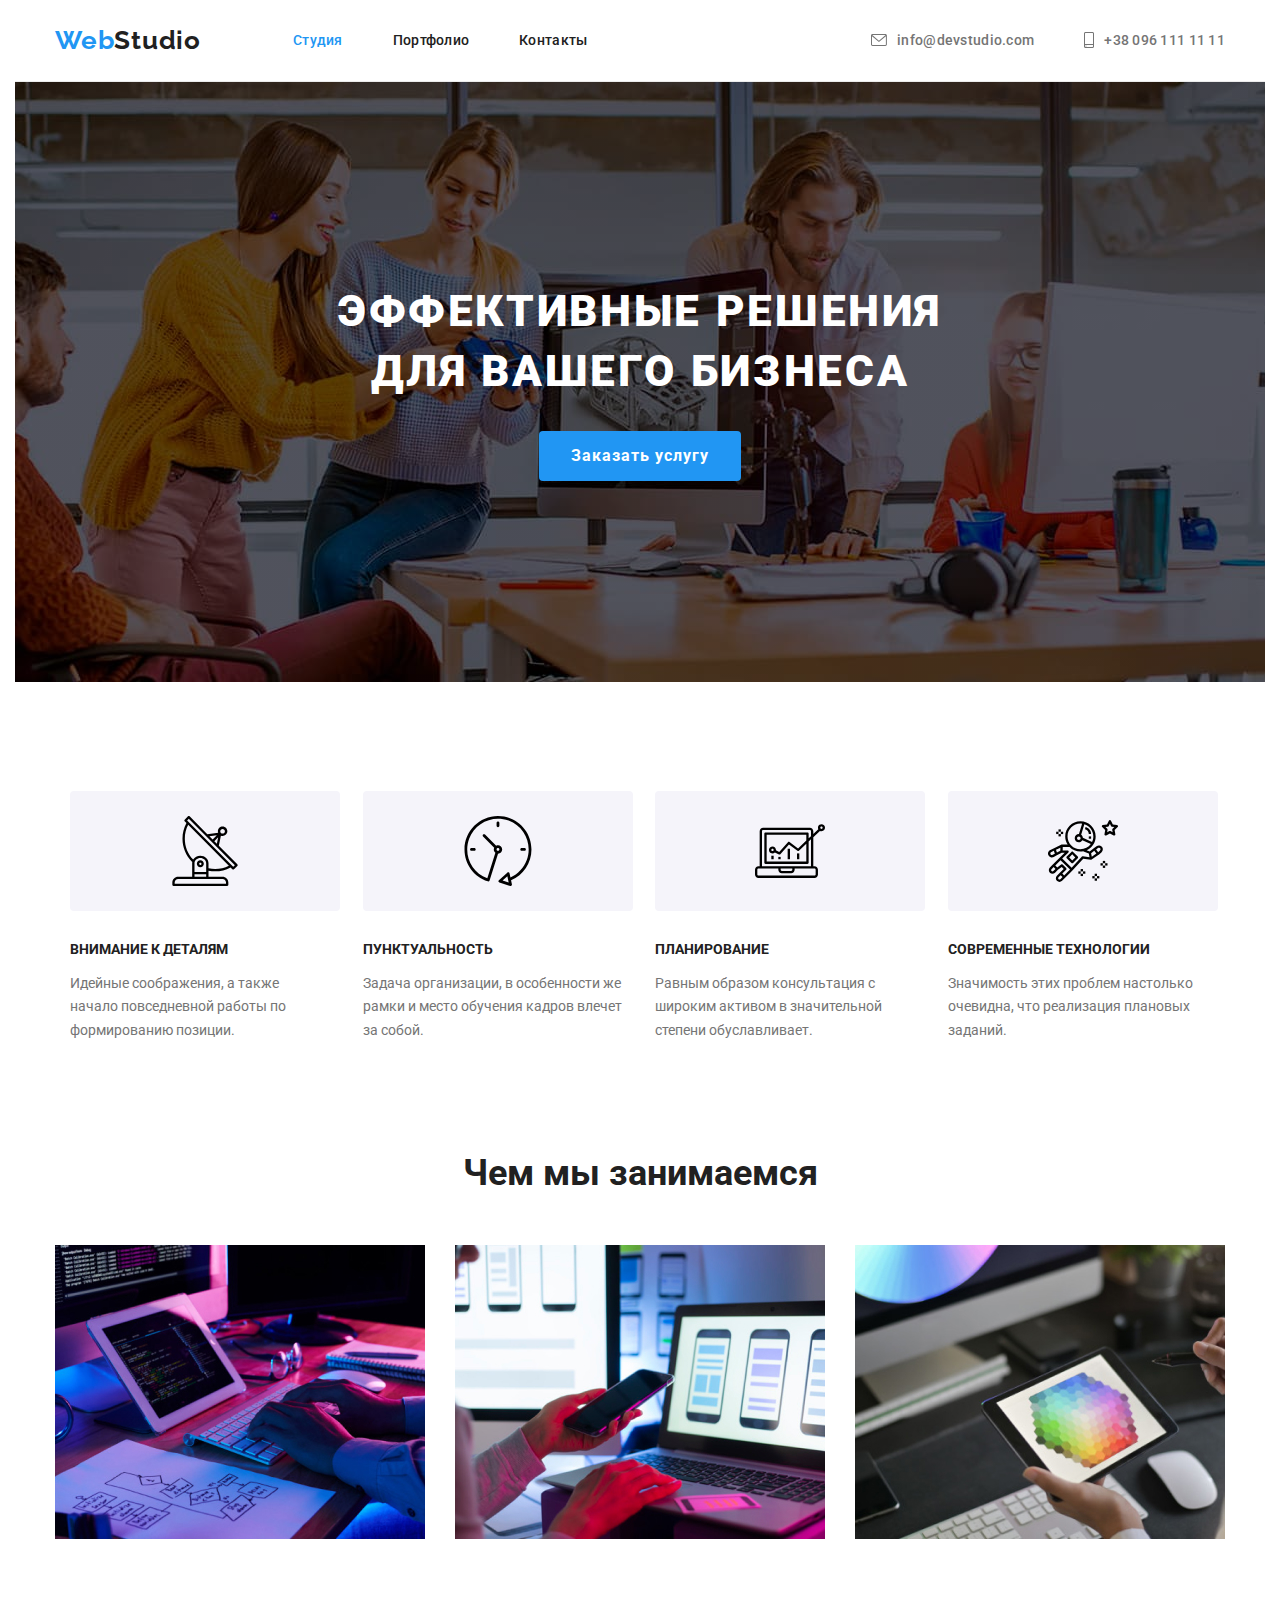
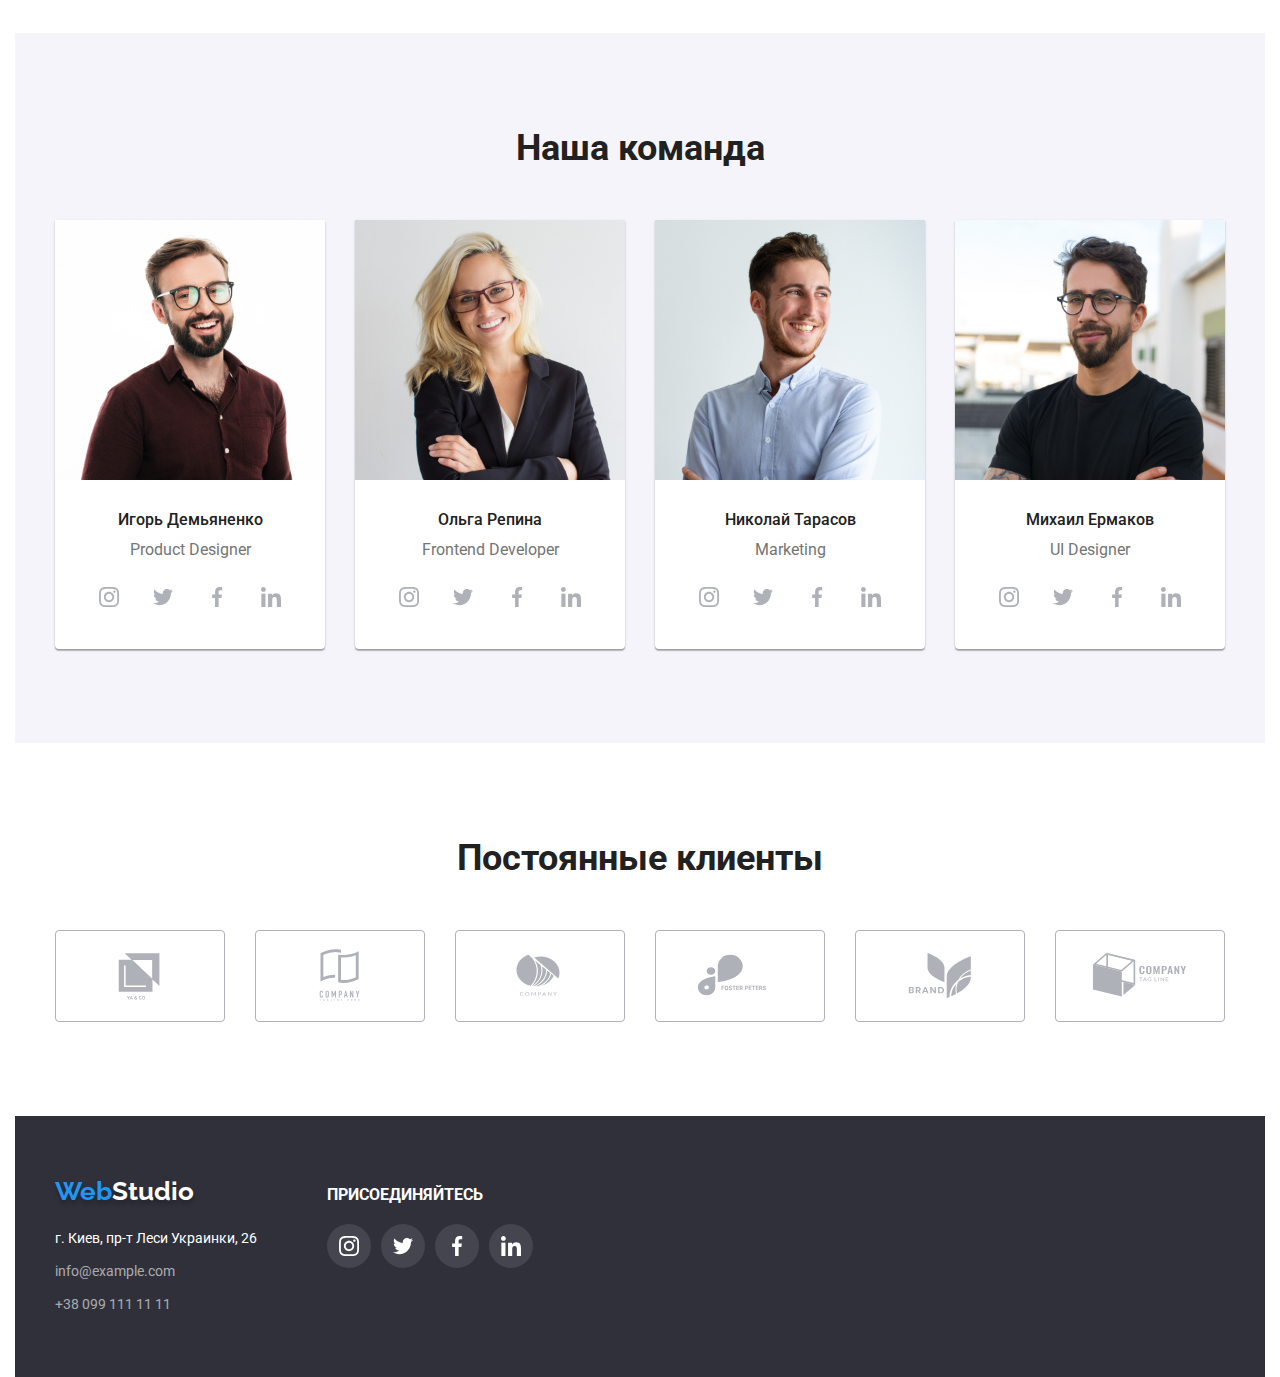
==== index.html @ 142e4691 "Initial commit" ====
<!DOCTYPE html>
<html lang="en">
<head>
    <meta charset="UTF-8">
    <meta http-equiv="X-UA-Compatible" content="IE=edge">
    <meta name="viewport" content="width=device-width, initial-scale=1.0">
    <title>Студия</title>
    <link rel="preconnect" href="https://fonts.googleapis.com">
    <link rel="preconnect" href="https://fonts.gstatic.com" crossorigin>
    <link href="https://fonts.googleapis.com/css2?family=Raleway:wght@700&family=Roboto:wght@400;500;700;900&display=swap"
        rel="stylesheet">
    <link rel="stylesheet" href="https://cdnjs.cloudflare.com/ajax/libs/modern-normalize/1.0.0/modern-normalize.min.css" />
    <link rel="stylesheet" href="./css/styles.css">
</head>
<body>
            <!--Шапка-->
            <header>
                <div class="container header">
                    <nav class="nav">
                        <a class="logo" href="./index.html"><span class="logo-part">Web</span>Studio</a>
                        <ul class="site-nav">
                            <li class="item"><a href="./index.html" class="site-nav-link current">Студия</a></li>
                            <li class="item"><a href="./portfolio.html" class="site-nav-link">Портфолио</a></li>
                            <li class="item"><a href="#contacts" class="site-nav-link">Контакты</a></li>
                        </ul>
                    </nav>
                    <!-- header contacts -->
                    <ul class="header-contacts">
                        <li class="item"><a href="mailto:info@devstudio.com" class="header-contact">
                            <svg class="icon" width="16" height="12">
                                <use href="./img/Icons/symbol-defs.svg#envelope"></use>
                            </svg>
                            info@devstudio.com</a></li>
                        <li class="item"><a href="tel:+380961111111" class="header-contact">
                            <svg class="icon" width="10" height="16">
                                <use href="./img/Icons/symbol-defs.svg#smartphone"></use>
                            </svg>
                            +38 096 111 11 11</a></li>
                    </ul>
                </div>
            </header>
            <main>
                <div class="container-fluid">
                    <section class="hero">
                        <div class="container">
                            <h1 class="hero-title">Эффективные решения<br>для вашего бизнеса</h1>
                            <button class="button primary">Заказать услугу</button>
                        </div>  
                    </section>
                </div>
                    
                    <!--Advantages-->
                    <section class="advantages">
                        <div class="container">
                            <ul class="advantages-content">
                                <li class="features-item">
                                    <div class="features-icons">
                                        <svg width="70" height="70">
                                        <use href="./img/Icons/symbol-defs.svg#antenna"></use>
                                        </svg>
                                    </div>
                                    <h3 class="advantages-title">Внимание к деталям</h3>
                                    <p class="advantages-text">Идейные соображения, а также<br> начало повседневной работы по формированию позиции.
                                    </p>
                                </li>
                                <li class="features-item">
                                    <div class="features-icons">
                                        <svg width="70" height="70">
                                        <use href="./img/Icons/symbol-defs.svg#clock"></use>
                                        </svg>
                                    </div>
                                    <h3 class="advantages-title">Пунктуальность</h3>
                                    <p class="advantages-text">
                                        Задача организации, в особенности же рамки и место обучения кадров влечет за собой.
                                    </p>
                                </li>
                                <li class="features-item">
                                    <div class="features-icons">
                                        <svg width="70" height="70">
                                        <use href="./img/Icons/symbol-defs.svg#diagram"></use>
                                        </svg>
                                    </div>
                                    <h3 class="advantages-title">Планирование</h3>
                                    <p class="advantages-text">
                                        Равным образом консультация с широким активом в значительной степени обуславливает.
                                    </p>
                                </li>
                                <li class="features-item">
                                    <div class="features-icons">
                                        <svg width="70" height="70">
                                        <use href="./img/Icons/symbol-defs.svg#astronaut"></use>
                                        </svg>
                                    </div>
                                    <h3 class="advantages-title">Современные технологии</h3>
                                    <p class="advantages-text">
                                        Значимость этих проблем настолько очевидна, что реализация плановых заданий.
                                    </p>
                                </li>
                            </ul>
                        </div>
                    </section>
                    <!--What we do-->
                    <section class="section">
                        <div class="container">
                            <h2 class="section-title">Чем мы занимаемся</h2>
                            <ul class="boxes">
                                <li class="box"><img src="./img/what-we-do-img1.jpg" width="370" alt="Code"></li>
                                <li class="box"><img src="./img/what-we-do-img2.jpg" width="370" alt="Adoption"></li>
                                <li class="box"><img src=".//img/what-we-do-img3.jpg" width="370" alt="App"></li>
                            </ul>
                        </div>
                    </section>
                    <!--Our team-->
                    <section class="section team">
                        <div class="container">
                            <h2 class="section-title">Наша команда</h2>
                                <ul class="team">
                                    <li class="team-mate">
                                        <img src="./img/ihor.jpg" width="270" alt="Man">
                                        <div class="team-card">
                                            <h3 class="section-name">Игорь Демьяненко</h3>
                                            <p class="section-profession">Product Designer</p>
                                            <ul class="team-icons-list list">
                                                <li class="team-icon-item">
                                                <a
                                                    href=""
                                                    class="link team-icon-link"
                                                    target="_blank"
                                                    rel="noopener noreferrer"
                                                >
                                                    <svg class="team-icon" width="20" height="20">
                                                    <use href="./img/Icons/symbol-defs.svg#instagram"></use>
                                                    </svg>
                                                </a>
                                                </li>
                                                <li class="team-icon-item">
                                                <a
                                                    href=""
                                                    class="link team-icon-link"
                                                    target="_blank"
                                                    rel="noopener noreferrer"
                                                >
                                                    <svg class="team-icon" width="20" height="20">
                                                    <use href="./img/Icons/symbol-defs.svg#twitter"></use>
                                                    </svg>
                                                </a>
                                                </li>
                                                <li class="team-icon-item">
                                                <a
                                                    href=""
                                                    class="link team-icon-link"
                                                    target="_blank"
                                                    rel="noopener noreferrer"
                                                >
                                                    <svg class="team-icon" width="20" height="20">
                                                    <use href="./img/Icons/symbol-defs.svg#facebook"></use>
                                                    </svg>
                                                </a>
                                                </li>
                                                <li class="team-icon-item">
                                                <a
                                                    href=""
                                                    class="link team-icon-link"
                                                    target="_blank"
                                                    rel="noopener noreferrer"
                                                >
                                                    <svg class="team-icon" width="20" height="20">
                                                    <use href="./img/Icons/symbol-defs.svg#linkedin"></use>
                                                    </svg>
                                                </a>
                                                </li>
                                            </ul>
                                        </div> 
                                    </li>
                                    <li class="team-mate">
                                        <img src="./img/olga.jpg" width="270" alt="Woman">
                                        <div class="team-card">
                                            <h3 class="section-name">Ольга Репина</h3>
                                            <p class="section-profession">Frontend Developer</p>
                                            <ul class="team-icons-list list">
                                                <li class="team-icon-item">
                                                <a
                                                    href=""
                                                    class="link team-icon-link"
                                                    target="_blank"
                                                    rel="noopener noreferrer"
                                                >
                                                    <svg class="team-icon" width="20" height="20">
                                                    <use href="./img/Icons/symbol-defs.svg#instagram"></use>
                                                    </svg>
                                                </a>
                                                </li>
                                                <li class="team-icon-item">
                                                <a
                                                    href=""
                                                    class="link team-icon-link"
                                                    target="_blank"
                                                    rel="noopener noreferrer"
                                                >
                                                    <svg class="team-icon" width="20" height="20">
                                                    <use href="./img/Icons/symbol-defs.svg#twitter"></use>
                                                    </svg>
                                                </a>
                                                </li>
                                                <li class="team-icon-item">
                                                <a
                                                    href=""
                                                    class="link team-icon-link"
                                                    target="_blank"
                                                    rel="noopener noreferrer"
                                                >
                                                    <svg class="team-icon" width="20" height="20">
                                                    <use href="./img/Icons/symbol-defs.svg#facebook"></use>
                                                    </svg>
                                                </a>
                                                </li>
                                                <li class="team-icon-item">
                                                <a
                                                    href=""
                                                    class="link team-icon-link"
                                                    target="_blank"
                                                    rel="noopener noreferrer"
                                                >
                                                    <svg class="team-icon" width="20" height="20">
                                                    <use href="./img/Icons/symbol-defs.svg#linkedin"></use>
                                                    </svg>
                                                </a>
                                                </li>
                                            </ul>
                                        </div>
                                    </li>
                                    <li class="team-mate">
                                        <img src="./img/nikol.jpg" width="270" alt="Man">
                                        <div class="team-card">
                                            <h3 class="section-name">Николай Тарасов</h3>
                                            <p class="section-profession">Marketing</p>
                                            <ul class="team-icons-list list">
                                                <li class="team-icon-item">
                                                <a
                                                    href=""
                                                    class="link team-icon-link"
                                                    target="_blank"
                                                    rel="noopener noreferrer"
                                                >
                                                    <svg class="team-icon" width="20" height="20">
                                                    <use href="./img/Icons/symbol-defs.svg#instagram"></use>
                                                    </svg>
                                                </a>
                                                </li>
                                                <li class="team-icon-item">
                                                <a
                                                    href=""
                                                    class="link team-icon-link"
                                                    target="_blank"
                                                    rel="noopener noreferrer"
                                                >
                                                    <svg class="team-icon" width="20" height="20">
                                                    <use href="./img/Icons/symbol-defs.svg#twitter"></use>
                                                    </svg>
                                                </a>
                                                </li>
                                                <li class="team-icon-item">
                                                <a
                                                    href=""
                                                    class="link team-icon-link"
                                                    target="_blank"
                                                    rel="noopener noreferrer"
                                                >
                                                    <svg class="team-icon" width="20" height="20">
                                                    <use href="./img/Icons/symbol-defs.svg#facebook"></use>
                                                    </svg>
                                                </a>
                                                </li>
                                                <li class="team-icon-item">
                                                <a
                                                    href=""
                                                    class="link team-icon-link"
                                                    target="_blank"
                                                    rel="noopener noreferrer"
                                                >
                                                    <svg class="team-icon" width="20" height="20">
                                                    <use href="./img/Icons/symbol-defs.svg#linkedin"></use>
                                                    </svg>
                                                </a>
                                                </li>
                                            </ul>
                                        </div>
                                    </li>
                                    <li class="team-mate">
                                        <img src="./img/mike.jpg" width="270" alt="Man">
                                        <div class="team-card">
                                            <h3 class="section-name">Михаил Ермаков</h3>
                                            <p class="section-profession">UI Designer</p>
                                            <ul class="team-icons-list list">
                                                <li class="team-icon-item">
                                                <a
                                                    href=""
                                                    class="link team-icon-link"
                                                    target="_blank"
                                                    rel="noopener noreferrer"
                                                >
                                                    <svg class="team-icon" width="20" height="20">
                                                    <use href="./img/Icons/symbol-defs.svg#instagram"></use>
                                                    </svg>
                                                </a>
                                                </li>
                                                <li class="team-icon-item">
                                                <a
                                                    href=""
                                                    class="link team-icon-link"
                                                    target="_blank"
                                                    rel="noopener noreferrer"
                                                >
                                                    <svg class="team-icon" width="20" height="20">
                                                    <use href="./img/Icons/symbol-defs.svg#twitter"></use>
                                                    </svg>
                                                </a>
                                                </li>
                                                <li class="team-icon-item">
                                                <a
                                                    href=""
                                                    class="link team-icon-link"
                                                    target="_blank"
                                                    rel="noopener noreferrer"
                                                >
                                                    <svg class="team-icon" width="20" height="20">
                                                    <use href="./img/Icons/symbol-defs.svg#facebook"></use>
                                                    </svg>
                                                </a>
                                                </li>
                                                <li class="team-icon-item">
                                                <a
                                                    href=""
                                                    class="link team-icon-link"
                                                    target="_blank"
                                                    rel="noopener noreferrer"
                                                >
                                                    <svg class="team-icon" width="20" height="20">
                                                    <use href="./img/Icons/symbol-defs.svg#linkedin"></use>
                                                    </svg>
                                                </a>
                                                </li>
                                            </ul>
                                        </div>  
                                    </li>
                                </ul>
                        </div>
                    </section>
                    <section class="section clients">
                        <div class="container">
                        <h2 class="section-title clients-title">Постоянные клиенты</h2>
                        <ul class="list clients-list">
                            <li class="clients-item">
                            <a href="" class="link clients-link" target="bank" rel="noopener noreferrer"
                                ><svg class="icon-clients" width="106" height="60">
                                <use href="./img/Icons/symbol-defs.svg#Logo1"></use>
                                </svg>
                            </a>
                            </li>
                            <li class="clients-item">
                            <a href="" class="link clients-link" target="bank" rel="noopener noreferrer"
                                ><svg class="icon-clients" width="106" height="60">
                                <use href="./img/Icons/symbol-defs.svg#Logo2"></use>
                                </svg>
                            </a>
                            </li>
                            <li class="clients-item">
                            <a href="" class="link clients-link" target="bank" rel="noopener noreferrer">
                                <svg class="icon-clients" width="106" height="60">
                                <use href="./img/Icons/symbol-defs.svg#Logo3"></use>
                                </svg>
                            </a>
                            </li>
                            <li class="clients-item">
                            <a href="" class="link clients-link" target="bank" rel="noopener noreferrer">
                                <svg class="icon-clients" width="106" height="60">
                                <use href="./img/Icons/symbol-defs.svg#Logo4"></use>
                                </svg>
                            </a>
                            </li>
                            <li class="clients-item">
                            <a href="" class="link clients-link" target="bank" rel="noopener noreferrer">
                                <svg class="icon-clients" width="106" height="60">
                                <use href="./img/Icons/symbol-defs.svg#Logo5"></use>
                                </svg>
                            </a>
                            </li>
                            <li class="clients-item">
                            <a href="" class="link clients-link" target="bank" rel="noopener noreferrer">
                                <svg class="icon-clients" width="106" height="60">
                                <use href="./img/Icons/symbol-defs.svg#Logo6"></use>
                                </svg>
                            </a>
                            </li>
                        </ul>
                        </div>
                    </section>   
            </main>
            <footer class="footer">
                <div class="container footer-container">
                    <div class="footer-left">
                    <a class="footer-logo" href="/"><span class="downlogo-part">Web</span>Studio</a>
                    <address class="address">
                        <ul class="footer-contacts" id="contacts">
                            <li class="footer-item"><a class="footer-address-map" href="https://goo.gl/maps/wizjQyX9kH2uUNJ5A" target="_blank"
                                    rel="noopener noreferrer">г. Киев, пр-т Леси Украинки, 26</a></li>
                            <li class="footer-item"><a class="footer-address" href="mailto:info@example.com">info@example.com</a></li>
                            <li class="footer-item"><a href="tel:+380991111111" class="footer-address">+38 099 111 11 11</a></li>
                        </ul>
                    </address>
                    </div>
                    <section class="footer-center">
                        <h2 class="join-title">присоединяйтесь</h2>
                        <div class="footer-social-icons">
                        <ul class="footer-icons-list list">
                            <li class="footer-icon-item">
                            <a href="" class="link footer-icon-link" target="_blank" rel="noopener noreferrer">
                                <svg class="footer-icon" width="20" height="20">
                                <use href="./img/Icons/symbol-defs.svg#instagram"></use>
                                </svg>
                            </a>
                            </li>
                            <li class="footer-icon-item">
                            <a href="" class="link footer-icon-link" target="_blank" rel="noopener noreferrer">
                                <svg class="footer-icon" width="20" height="20">
                                <use href="./img/Icons/symbol-defs.svg#twitter"></use>
                                </svg>
                            </a>
                            </li>
                            <li class="footer-icon-item">
                            <a href="" class="link footer-icon-link" target="_blank" rel="noopener noreferrer">
                                <svg class="footer-icon" width="20" height="20">
                                <use href="./img/Icons/symbol-defs.svg#facebook"></use>
                                </svg>
                            </a>
                            </li>
                            <li class="footer-icon-item">
                            <a href="" class="link footer-icon-link" target="_blank" rel="noopener noreferrer">
                                <svg class="footer-icon" width="20" height="20">
                                <use href="./img/Icons/symbol-defs.svg#linkedin"></use>
                                </svg>
                            </a>
                            </li>
                        </ul>
                        </div>
                    </section>
                </div>       
            </footer>
        </body>
</html>
---- css/styles.css ----
/* INDEX.HTML STYLES */
:root {
  --main-text-color: #757575;
  --secondary-text-color: #212121;
  --accent-color: #2196f3;
  --background-color: #2f303a;
  --third-text-color: #ffffff;
  --secondary-white-color: rgba(255, 255, 255,0.6);
  --card-border: 1px solid #eeeeee;
  --clients-border: 1px solid #afb1b8;
  --card-list-gap: 15px;
  --icons-bg-color: #f5f4fa;
  --social-icon-color: #afb1b8;
  --portfolio-item-shadow: 0px 1px 1px rgba(0, 0, 0, 0.12), 0px 4px 4px rgba(0, 0, 0, 0.06),
    1px 4px 6px rgba(0, 0, 0, 0.16);
}
/* Common styles */
body {
  background-color: var(--third-text-color);
  color: var(--main-text-color);
  font-family: roboto, sans-serif;
  margin-left: auto;
  margin-right: auto;
  padding-left: 15px;
  padding-right: 15px;
}
img {
  display: block;
}
ul,
li {
  list-style: none;
}
a {
  text-decoration: none;
}
h1,
h2,
h3,
h4,
p {
  margin-top: 0;
}
h1:last-child,
h2:last-child,
h3:last-child,
h4:last-child,
p:last-child {
  margin-bottom: 0;
}
ul,
ol {
  padding: 0;
}
.container {
  width: 1200px;
  padding-left: 15px;
  padding-right: 15px;
  margin-left: auto;
  margin-right: auto;
  /* outline: 1px solid tomato; */
}
.hero-title,
.advantages-title {
  text-transform: uppercase;
}
/* logo */
.logo {
  color: var(--secondary-text-color);
  font-style: normal;
  font-weight: bold;
  font-size: 26px;
  line-height: 1.2;
  text-decoration: none;
  font-family: Raleway, sans-serif;
  width: 145px;
  height: 31px;
  margin-left: auto;
  margin-right: 93px;
  letter-spacing: 0.03em;
}
.logo-part {
  color: var(--accent-color);
  font-family: Raleway, sans-serif;
}
/* site nav */
.nav {
  display: flex;
  align-items: center;
}
header {
  border-bottom: 1px solid #ececec;
}
.header {
  display: flex;
  align-items: center;
  justify-content: start;
}
.site-nav {
  display: flex;
  margin-top: 0;
  margin-bottom: 0;
}
.site-nav :last-child {
  margin-right: 0px;
}
.site-nav-link {
  padding-top: 32px;
  padding-bottom: 32px;
  display: block;
  letter-spacing: 0.02em;
}
.site-nav .item {
  margin-left: 50px;
}
.site-nav .item:first-child {
  margin-left: 0;
}
.site-nav {
  color: var(--secondary-text-color);
  font-size: 14px;
  line-height: 1.2;
  font-weight: 500;
  margin-left: auto;
}
.site-nav-link {
  display: block;
  color: var(--secondary-text-color);
}
.site-nav-link:hover,
.site-nav-link:focus {
  color: var(--accent-color);
}
.site-nav-link.current {
  color: var(--accent-color);
}
/* header contacts */
.header-contact:hover,
.header-contact:focus {
  color: var(--accent-color);
}
.header-contact {
  display: flex;
  align-items: center;
  color: var(--main-text-color);
  font-size: 14px;
  line-height: 1.2;
  font-weight: 500;
  letter-spacing: 0.02em;
}
.header-contacts {
  display: flex;
}
.header-contacts {
  margin-left: auto;
  margin-top: 0;
  margin-bottom: 0;
}
.header-contacts .item + .item {
  margin-left: 50px;
}
.container .icon {
fill: currentColor;
margin-right: 10px;
}
/* hero section */
.container-fluid {
  min-height: 600px;
  max-width: 1600px;
  margin: 0 auto;
  background-image: linear-gradient(to right, rgba(0, 0, 0, 0.4), rgba(0, 0, 0, 0.4) ), url("../img/background-hero.jpg");
  background-repeat: no-repeat;
  background-position: center;
  background-size: cover;
}
.button.primary {
  padding: 10px 32px;
  color: var(--third-text-color);
  background-color: var(--accent-color);
  font-family: inherit;
  font-weight: 700;
  font-size: 16px;
  line-height: 1.87;
  letter-spacing: 0.06em;
  border: none;
  border-radius: 4px;
  cursor: pointer;
}
.button.primary:hover,
.button.primary:focus {
  background-color: #188ce8;
}
.hero-title {
  color: var(--third-text-color);
  font-size: 44px;
  line-height: 1.36;
  font-weight: 900;
  margin-bottom: 30px;
  letter-spacing: 0.06em;
}
.hero {
  /* background-color: var(--background-color); */
  margin-left: auto;
  margin-right: auto;
  padding-top: 200px;
  padding-bottom: 200px;
}
.hero {
  display: flex;
  text-align: center;
  align-items: center;
}

/* advantages section */
.advantages-content {
  display: flex;
  margin-top: 0;
  margin-bottom: 0;
}
.advantages {
  margin-top: auto;
  padding-top: 94px;
}
.features {
  margin-right: 30px;
  width: 270px;
}
.features:last-child {
  margin-right: 0px;
}
.advantages-title {
  color: var(--secondary-text-color);
  font-size: 14px;
  line-height: 1.2;
  font-weight: 700;
}
.advantages-text {
  color: var(--main-text-color);
  font-size: 14px;
  line-height: 1.7;
  font-weight: 400;
  margin-bottom: 0;
}
.features-item {
  margin: 15px;
  width: calc((100% - 120px) / 4);
}
.features-icons {
  display: flex;
  justify-content: center;
  align-items: center;
  width: 270px;
  height: 120px;
  background: var(--icons-bg-color);
  border-radius: 4px;
  margin-bottom: 30px;
}

/* what we do */
.boxes {
  display: flex;
  margin-top: 50px;
  margin-bottom: 0;
}
.box {
  margin-right: 30px;
  width: 370px;
  height: 294px;
}
.box:last-child {
  margin-right: 0px;
}

.section-title {
  color: var(--secondary-text-color);
  font-size: 36px;
  line-height: 1.2;
  font-weight: 700;
  text-align: center;
  margin-bottom: 50px;
}
.section-name {
  color: var(--secondary-text-color);
  font-size: 16px;
  line-height: 1.2;
  font-weight: 500;
  margin-top: 0;
  margin-bottom: 0;
}
.section-profession {
  color: var(--main-text-color);
  font-size: 16px;
  line-height: 1.2;
  font-weight: 400;
  padding-bottom: 0;
  margin-bottom: 16px;
  margin-top: 10px;
}
/* our team */
.team {
  background-color: #f5f4fa;
  display: flex;
  margin-top: 0;
  margin-bottom: 0;
}
.section {
  padding-right: 0px;
  padding-bottom: 94px;
  padding-left: 0px;
}
.team-mates {
  display: flex;
}
.team-card {
  padding: calc(2 * var(--card-list-gap)) 0;
}
.team-mate {
  width: 270px;
  /* height: 368px; */
  margin-right: 30px;
  background-color: var(--third-text-color);
  box-shadow: 0px 1px 3px rgba(0, 0, 0, 0.12), 0px 1px 1px rgba(0, 0, 0, 0.14),
    0px 2px 1px rgba(0, 0, 0, 0.2);
  border-radius: 0px 0px 4px 4px;
  margin-top: 0;
  margin-bottom: 0;
}
.team-mate:last-child {
  margin-right: 0;
}
.section-name,
.section-profession {
  text-align: center;
  align-items: center;
}
.team-mate:last-child {
  padding-right: 0px;
}
.team-icons-list {
  display: flex;
  justify-content: center;
}
.team-icon-item + .team-icon-item {
  margin-left: 10px;
}
.team-icon-link {
  display: flex;
  width: 44px;
  height: 44px;
  border-radius: 50%;
  align-items: center;
  justify-content: center;
  color: var(--social-icon-color);
}
.team-icon {
  fill: currentColor;
}
.team-icon-link:hover,
.team-icon-link:focus {
  background-color: var(--accent-color);
  color: var(--third-text-color);
}
/* Section Clients */
.section.clients {
  background-color: var(--third-text-color);
}

.clients-title {
  margin-bottom: 50px;
}

.clients-list {
  display: flex;
  margin: calc(-1 * var(--card-list-gap));
}

.clients-item {
  margin: var(--card-list-gap);
  width: calc(100% - (12 * var(--card-list-gap) / 6));
}

.clients-link {
  display: flex;
  justify-content: center;
  align-items: center;
  width: 170px;
  height: 92px;
  border: var(--clients-border);
  border-radius: 4px;
  color: var(--social-icon-color);
}

.icon-clients {
  fill: currentColor;
}

.clients-link:hover,
.clients-link:focus {
  border-color: var(--accent-color);
  color: var(--accent-color);
}
/* footer */
address {
  font-style: normal;
  margin-top: 20px;
}
footer {
  padding-top: 60px;
  padding-bottom: 60px;
}
.footer {
  background-color: var(--background-color);
  margin-left: auto;
  margin-right: auto;
}
.footer-container {
  display: flex;
  align-items: baseline;
}
.footer-left {
  margin-right: 70px;
}
.footer-address-map {
  color: var(--third-text-color);
  font-size: 14px;
  line-height: 1.7;
  font-weight: 400;
  margin-bottom: 9px;
}
.footer-address-map:hover,
.footer-address-map:focus {
  color: var(--accent-color);
}
.footer-address {
  color: rgba(255, 255, 255, 0.6);
  font-size: 14px;
  line-height: 1.7;
  font-weight: 400;
  margin-bottom: 9px;
}
.footer-address:hover,
.footer-address:focus {
  color: var(--accent-color);
}
.container.footer {
  display: flex;
  flex-direction: column;
}
.contacts {
  margin-top: 20px;
}
.downlogo-part {
  color: #2196f3;
  font-family: Raleway, sans-serif;
}
.footer-logo {
  color: var(--third-text-color);
  text-shadow: 0px 4px 4px rgba(0, 0, 0, 0.25);
  font-style: normal;
  font-weight: 700;
  font-size: 26px;
  line-height: 1.2;
  text-decoration: none;
  font-family: Raleway, sans-serif;
}
.footer-contacts {
  margin: 0;
}
/* footer socials */
.footer-center {
  display: block;
}

.footer-item:not(:last-child) {
    margin-bottom: 9px;
}
.footer-social-icons {
  display: flex;
}
.join-title {
  display: block;
  font-size: inherit;
  font-weight: 700;
  line-height: 1.14;
  text-transform: uppercase;
  color: var(--third-text-color);
  margin-bottom: 20px;
}
.footer-icon-link {
  display: flex;
  width: 44px;
  height: 44px;
  background: rgba(255, 255, 255, 0.1);
  border-radius: 50%;
  align-items: center;
  justify-content: center;
  color: var(--third-text-color);
}
.footer-icons-list {
  display: flex;
  margin: 0px;
}
.footer-icon-item:not(:last-child) {
  margin-right: 10px;
}
.footer-icon {
  fill: currentColor;
}
.footer-icon-link:hover,
.footer-icon-link:focus {
  background-color: var(--accent-color);
}
/* PORTFOLIO.HTML STYLES */
/* filters */
.button-secondary {
  color: var(--secondary-text-color);
  background-color: #f5f4fa;
  cursor: pointer;
  font-size: 16px;
  line-height: 1.6;
  font-weight: 500;
  height: 38px;
  border: none;
  border-radius: 4px;
  text-align: center;
  padding: 6px 22px;
}
.button-sec {
  margin-right: 8px;
}
.button-sec:last-child {
  margin-right: 0;
}
.button-secondary:hover,
.button-secondary:focus {
  background-color: var(--accent-color);
  color: var(--third-text-color);
  box-shadow: 0px 4px 4px rgba(0, 0, 0, 0.25);
}
/* products */
.product-img {
  display: block;
}
.product-name {
  color: var(--secondary-text-color);
  font-size: 18px;
  line-height: 2;
  font-weight: 700;
  margin-bottom: 4px;
}
.product-sphere {
  color: var(--main-text-color);
  font-size: 16px;
  line-height: 1.9;
  font-weight: 400;
  margin: 0;
}
/* container portfolio */
.section {
  padding: 94px 0;
}
.portfolio-buttons {
  display: flex;
  justify-content: center;
  margin-bottom: 50px;
  margin-top: 0;
}
.portfolio {
  width: 1200px;
  margin-left: auto;
  margin-right: auto;
  padding-left: 15px;
  padding-right: 15px;
}
.product {
  list-style: none;
  display: flex;
  flex-wrap: wrap;
  margin: calc(-1 * var(--card-list-gap));
}
.product-card {
  margin: var(--card-list-gap);
  flex-basis: calc(100% / 3 - 2 * var(--card-list-gap));
  flex-basis: calc((100% - 90px) / 3);
}
.card-content {
  padding: 20px 24px;
  border: var(--card-border);
  border-top: 0;
}
.product-card:nth-last-child(-n + 3) {
  margin-bottom: 0px;
}
.portfolio-link:hover,
.portfolio-link:focus {
  box-shadow: var(--portfolio-item-shadow);
}
.portfolio-link {
  display: block;
}
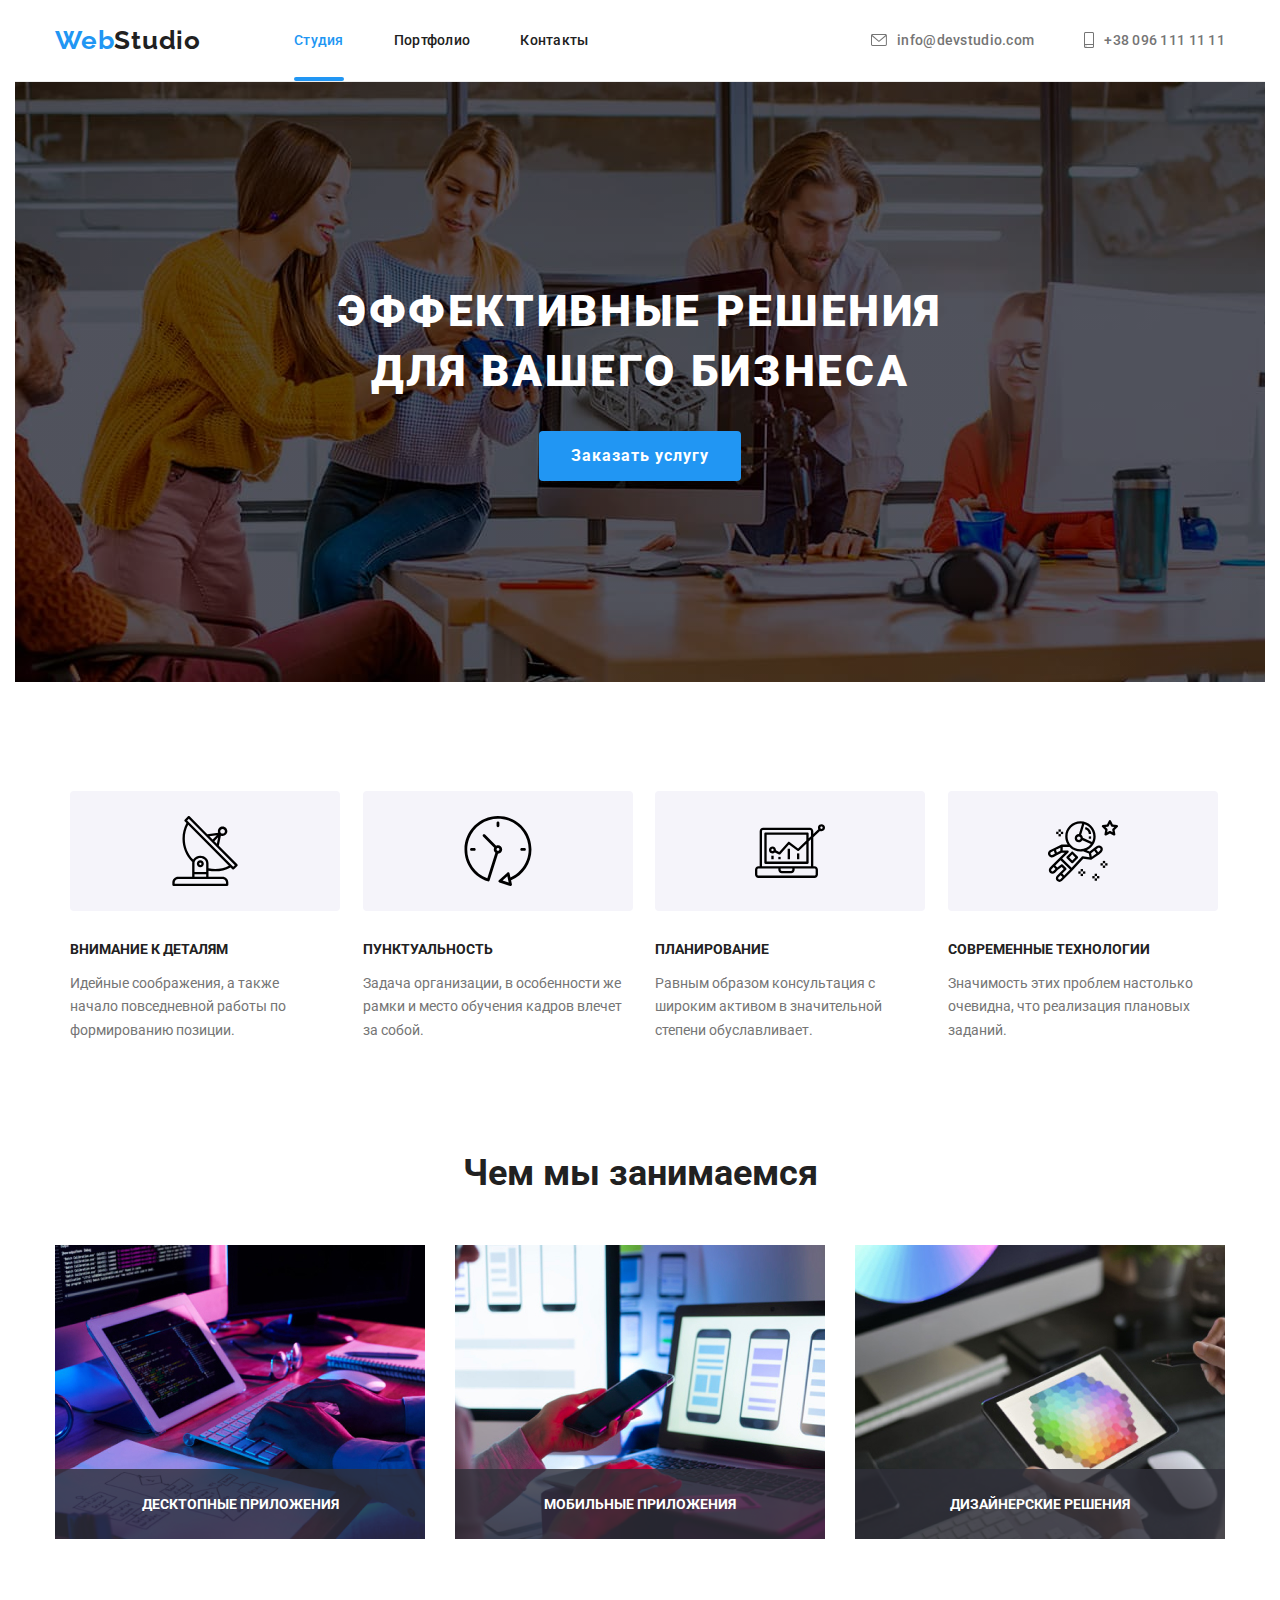
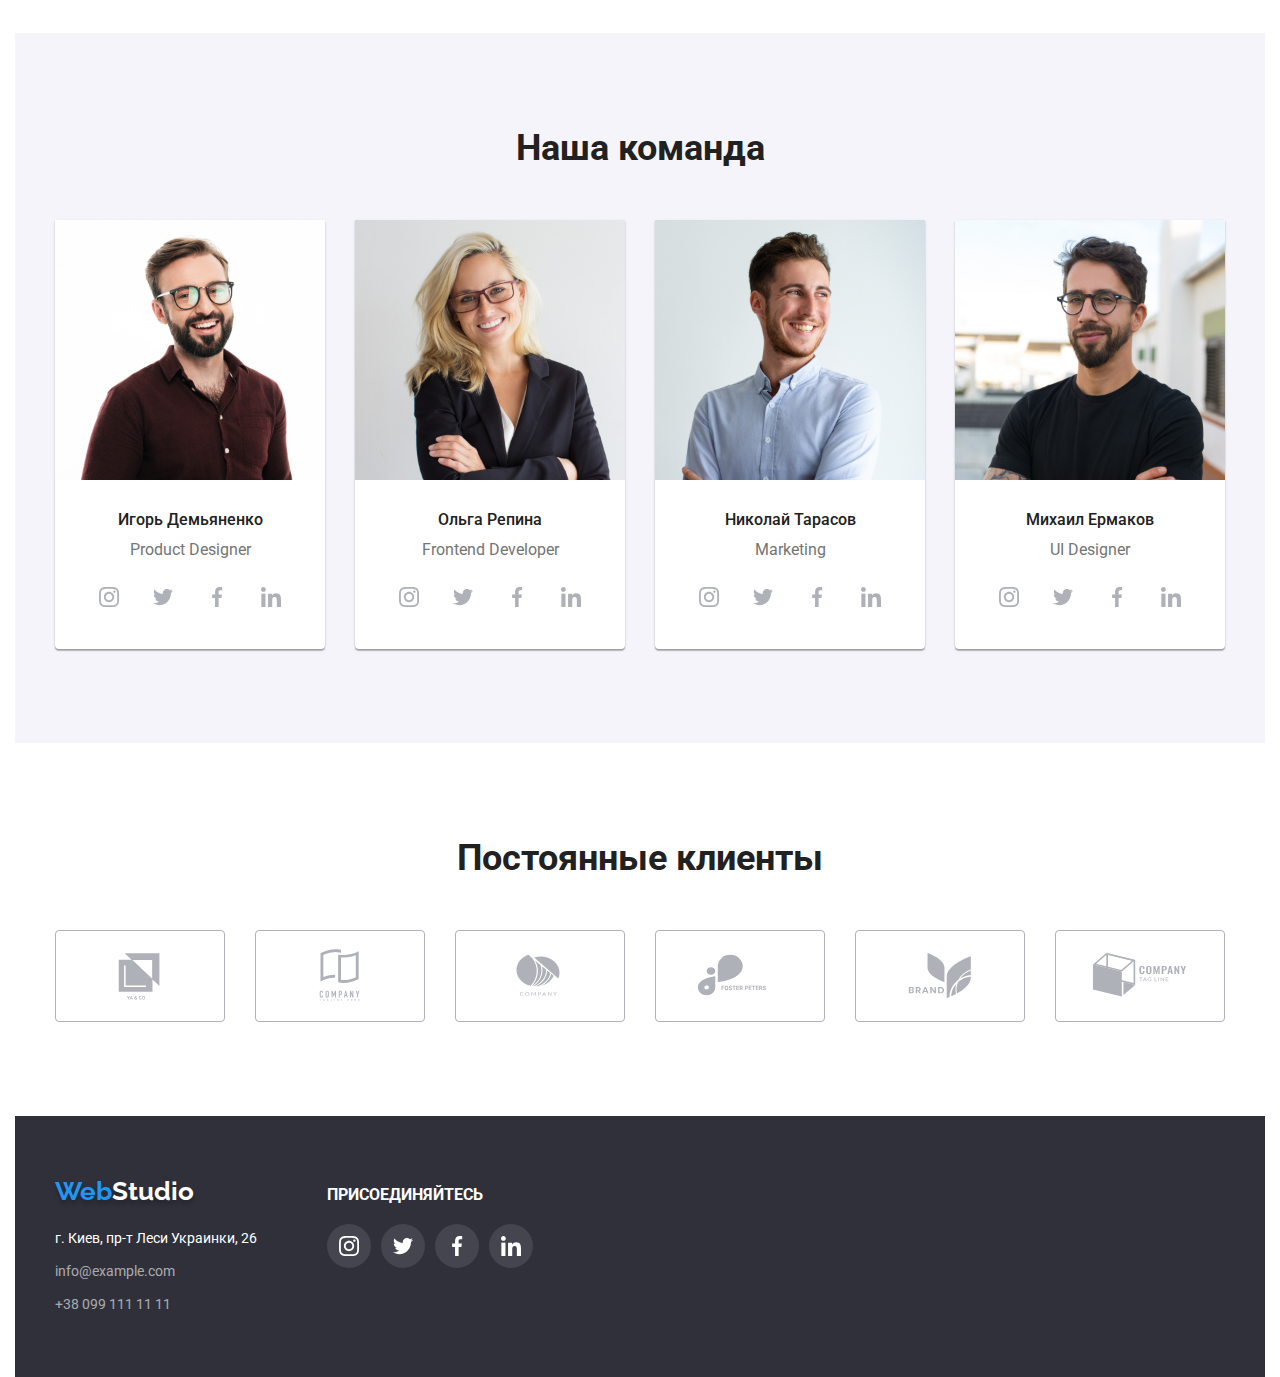
==== commit faa58a09: "HW 5" ====
--- a/index.html
+++ b/index.html
@@ -27,15 +27,15 @@
                     <!-- header contacts -->
                     <ul class="header-contacts">
                         <li class="item"><a href="mailto:info@devstudio.com" class="header-contact">
-                            <svg class="icon" width="16" height="12">
-                                <use href="./img/Icons/symbol-defs.svg#envelope"></use>
-                            </svg>
-                            info@devstudio.com</a></li>
+                                <svg class="icon" width="16" height="12">
+                                    <use href="./img/Icons/symbol-defs.svg#envelope"></use>
+                                </svg>
+                                info@devstudio.com</a></li>
                         <li class="item"><a href="tel:+380961111111" class="header-contact">
-                            <svg class="icon" width="10" height="16">
-                                <use href="./img/Icons/symbol-defs.svg#smartphone"></use>
-                            </svg>
-                            +38 096 111 11 11</a></li>
+                                <svg class="icon" width="10" height="16">
+                                    <use href="./img/Icons/symbol-defs.svg#smartphone"></use>
+                                </svg>
+                                +38 096 111 11 11</a></li>
                     </ul>
                 </div>
             </header>
@@ -44,7 +44,16 @@
                     <section class="hero">
                         <div class="container">
                             <h1 class="hero-title">Эффективные решения<br>для вашего бизнеса</h1>
-                            <button class="button primary">Заказать услугу</button>
+                            <button class="button primary" data-modal-open>Заказать услугу</button>
+                            <div class="backdrop is-hidden" data-modal>
+                                <div class="modal-wrapper">
+                                    <button class="modal-btn" data-modal-close>
+                                        <svg width="18" height="18">
+                                            <use href="./img/Icons/symbol-defs2.svg#closeback"></use>
+                                        </svg>
+                                    </button>  
+                                </div>
+                            </div>
                         </div>  
                     </section>
                 </div>
@@ -104,9 +113,9 @@
                         <div class="container">
                             <h2 class="section-title">Чем мы занимаемся</h2>
                             <ul class="boxes">
-                                <li class="box"><img src="./img/what-we-do-img1.jpg" width="370" alt="Code"></li>
-                                <li class="box"><img src="./img/what-we-do-img2.jpg" width="370" alt="Adoption"></li>
-                                <li class="box"><img src=".//img/what-we-do-img3.jpg" width="370" alt="App"></li>
+                                <li class="box"><a href=""><img src="./img/what-we-do-img1.jpg" width="370" alt="Code"><p class="boxes-title">десктопные приложения</p></a></li>
+                                <li class="box"><a href=""><img src="./img/what-we-do-img2.jpg" width="370" alt="Adoption"><p class="boxes-title">мобильные приложения</p></a><li>
+                                <li class="box"><a href=""><img src=".//img/what-we-do-img3.jpg" width="370" alt="App"><p class="boxes-title">дизайнерские решения</p></a></li>
                             </ul>
                         </div>
                     </section>
@@ -410,7 +419,7 @@
                     </address>
                     </div>
                     <section class="footer-center">
-                        <h2 class="join-title">присоединяйтесь</h2>
+                        <p class="join-title">присоединяйтесь</p>
                         <div class="footer-social-icons">
                         <ul class="footer-icons-list list">
                             <li class="footer-icon-item">
@@ -446,5 +455,6 @@
                     </section>
                 </div>       
             </footer>
+            <script src="./JS/modal.js"></script>
         </body>
 </html>--- a/css/styles.css
+++ b/css/styles.css
@@ -13,6 +13,7 @@
   --social-icon-color: #afb1b8;
   --portfolio-item-shadow: 0px 1px 1px rgba(0, 0, 0, 0.12), 0px 4px 4px rgba(0, 0, 0, 0.06),
     1px 4px 6px rgba(0, 0, 0, 0.16);
+  --main-effect: 250ms cubic-bezier(0.4, 0, 0.2, 1);
 }
 /* Common styles */
 body {
@@ -73,11 +74,13 @@
   line-height: 1.2;
   text-decoration: none;
   font-family: Raleway, sans-serif;
-  width: 145px;
-  height: 31px;
+  /* width: 145px;
+  height: 31px; */
   margin-left: auto;
   margin-right: 93px;
   letter-spacing: 0.03em;
+  padding-top: 24px;
+  padding-bottom: 24px;
 }
 .logo-part {
   color: var(--accent-color);
@@ -109,6 +112,19 @@
   padding-bottom: 32px;
   display: block;
   letter-spacing: 0.02em;
+  position: relative;
+}
+.site-nav-link.current::after{
+  content: "";
+  display: block;
+  width: 100%;
+  height: 4px;
+  border-radius: 2px;
+  background-color:var(--accent-color) ;
+  position: absolute;
+  bottom: 0;
+  left: 0;
+  right: 0;
 }
 .site-nav .item {
   margin-left: 50px;
@@ -130,6 +146,8 @@
 .site-nav-link:hover,
 .site-nav-link:focus {
   color: var(--accent-color);
+  transition-duration: 250ms;
+  transition-timing-function: cubic-bezier(0.4, 0, 0.2, 1);
 }
 .site-nav-link.current {
   color: var(--accent-color);
@@ -138,6 +156,8 @@
 .header-contact:hover,
 .header-contact:focus {
   color: var(--accent-color);
+  transition-duration: 250ms;
+  transition-timing-function: cubic-bezier(0.4, 0, 0.2, 1);
 }
 .header-contact {
   display: flex;
@@ -147,6 +167,8 @@
   line-height: 1.2;
   font-weight: 500;
   letter-spacing: 0.02em;
+  padding-top: 32px;
+  padding-bottom: 32px;
 }
 .header-contacts {
   display: flex;
@@ -186,9 +208,59 @@
   border-radius: 4px;
   cursor: pointer;
 }
+.backdrop{
+  position: fixed;
+  top: 0;
+  left: 0;
+  width: 100%;
+  height: 100%;
+  background-color: rgba(0, 0, 0, 0.2);
+  z-index: 10;
+}
+.backdrop.is-hidden{
+  opacity: 0;
+  pointer-events: none;
+  visibility: hidden;
+}
+.modal-wrapper{
+  top: 50%;
+  left: 50%;
+  right: 50%;
+  transform: translate(-50%, -50%);
+  position: absolute;
+  width: 528px;
+  height: 581px;
+  background-color: #ffffff;
+  border-radius: 4px;
+  transition: transform 300ms ease-in-out 200ms, opacity 300ms ease-in-out 200ms;
+}
+.backdrop.is-hidden .modal-wrapper{
+  transform: scale(.4);
+  opacity: 0;
+  transform: translate(-50%, -50%);
+}
+.backdrop .modal-wrapper{
+transform: scale(1);
+opacity: 1;
+transform: translate(-50%, -50%);
+}
+.modal-btn{
+  position: absolute;
+  display: flex;
+  align-items: center;
+  justify-content: center;
+  top: 10px;
+  right: 10px;
+  border-radius: 50%;
+  cursor: pointer;
+  background-color: transparent;
+  padding: 0;
+}
 .button.primary:hover,
 .button.primary:focus {
   background-color: #188ce8;
+  transition-duration: 250ms;
+  transition-timing-function: cubic-bezier(0.4, 0, 0.2, 1);
 }
 .hero-title {
   color: var(--third-text-color);
@@ -263,9 +335,36 @@
   margin-bottom: 0;
 }
 .box {
+  position: relative;
   margin-right: 30px;
   width: 370px;
   height: 294px;
+}
+.boxes-title{
+  position: absolute;
+  left: 0;
+  bottom: 0;
+  width: 100%;
+  padding: 27px 0;
+  font-size: 14px;
+  font-weight: 700;
+  line-height: 1.17;
+  text-transform: uppercase;
+  text-align: center;
+  color: var(--third-text-color);
+  background-color: rgba(47, 48, 58, 0.8);
+}
+}
+.box::after{
+  position: absolute;
+  bottom: 0;
+  left: 0;
+  right: 0;
+  content: "";
+  display: block;
+  width: 100%;
+  height: 70px;
+  background-color: rgba(47, 48, 58, 0.8);
 }
 .box:last-child {
   margin-right: 0px;
@@ -285,7 +384,7 @@
   line-height: 1.2;
   font-weight: 500;
   margin-top: 0;
-  margin-bottom: 0;
+  margin-bottom: 10px;
 }
 .section-profession {
   color: var(--main-text-color);
@@ -294,7 +393,6 @@
   font-weight: 400;
   padding-bottom: 0;
   margin-bottom: 16px;
-  margin-top: 10px;
 }
 /* our team */
 .team {
@@ -359,6 +457,8 @@
 .team-icon-link:focus {
   background-color: var(--accent-color);
   color: var(--third-text-color);
+  transition-duration: 250ms;
+  transition-timing-function: cubic-bezier(0.4, 0, 0.2, 1);
 }
 /* Section Clients */
 .section.clients {
@@ -398,6 +498,8 @@
 .clients-link:focus {
   border-color: var(--accent-color);
   color: var(--accent-color);
+  transition-duration: 250ms;
+  transition-timing-function: cubic-bezier(0.4, 0, 0.2, 1);
 }
 /* footer */
 address {
@@ -430,6 +532,8 @@
 .footer-address-map:hover,
 .footer-address-map:focus {
   color: var(--accent-color);
+  transition-duration: 250ms;
+  transition-timing-function: cubic-bezier(0.4, 0, 0.2, 1);
 }
 .footer-address {
   color: rgba(255, 255, 255, 0.6);
@@ -441,6 +545,8 @@
 .footer-address:hover,
 .footer-address:focus {
   color: var(--accent-color);
+  transition-duration: 250ms;
+  transition-timing-function: cubic-bezier(0.4, 0, 0.2, 1);
 }
 .container.footer {
   display: flex;
@@ -509,6 +615,8 @@
 .footer-icon-link:hover,
 .footer-icon-link:focus {
   background-color: var(--accent-color);
+  transition-duration: 250ms;
+  transition-timing-function: cubic-bezier(0.4, 0, 0.2, 1);
 }
 /* PORTFOLIO.HTML STYLES */
 /* filters */
@@ -536,6 +644,8 @@
   background-color: var(--accent-color);
   color: var(--third-text-color);
   box-shadow: 0px 4px 4px rgba(0, 0, 0, 0.25);
+  transition-duration: 250ms;
+  transition-timing-function: cubic-bezier(0.4, 0, 0.2, 1);
 }
 /* products */
 .product-img {
@@ -583,6 +693,25 @@
   flex-basis: calc(100% / 3 - 2 * var(--card-list-gap));
   flex-basis: calc((100% - 90px) / 3);
 }
+.portfolio-overlay{ 
+position: absolute;
+width: 370px;
+height: 294px;
+font-size: 18px;
+line-height: 1.56;
+color: var(--third-text-color);
+background-color: rgba(33, 150, 243, 0.9);
+padding: 63px 24px;
+transition: transform var(--main-effect);
+}
+.portfolio-wrapper {
+  position: relative;
+  overflow: hidden;
+}
+.portfolio-link:hover .portfolio-overlay,
+.portfolio-link:focus .portfolio-overlay {
+  transform: translateY(-100%);
+}
 .card-content {
   padding: 20px 24px;
   border: var(--card-border);
@@ -594,6 +723,8 @@
 .portfolio-link:hover,
 .portfolio-link:focus {
   box-shadow: var(--portfolio-item-shadow);
+  transition-duration: 250ms;
+  transition-timing-function: cubic-bezier(0.4, 0, 0.2, 1);
 }
 .portfolio-link {
   display: block;
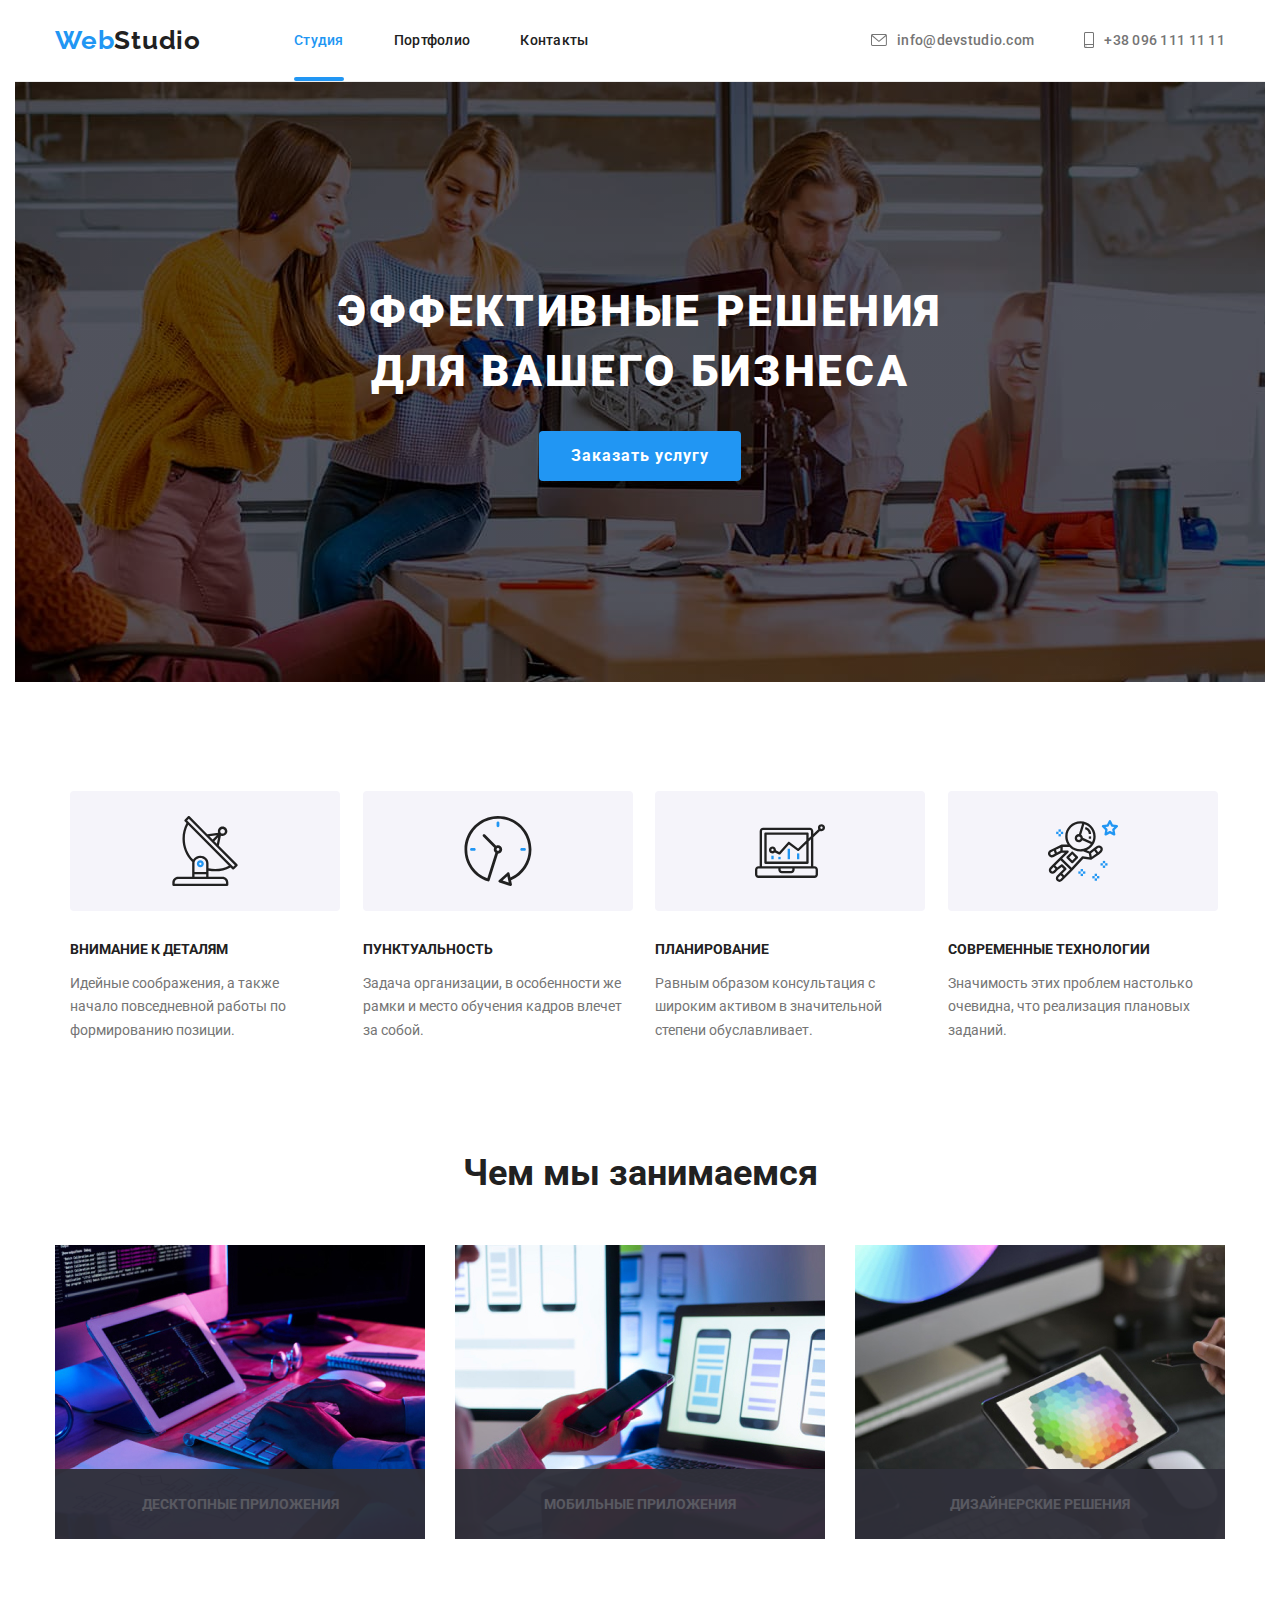
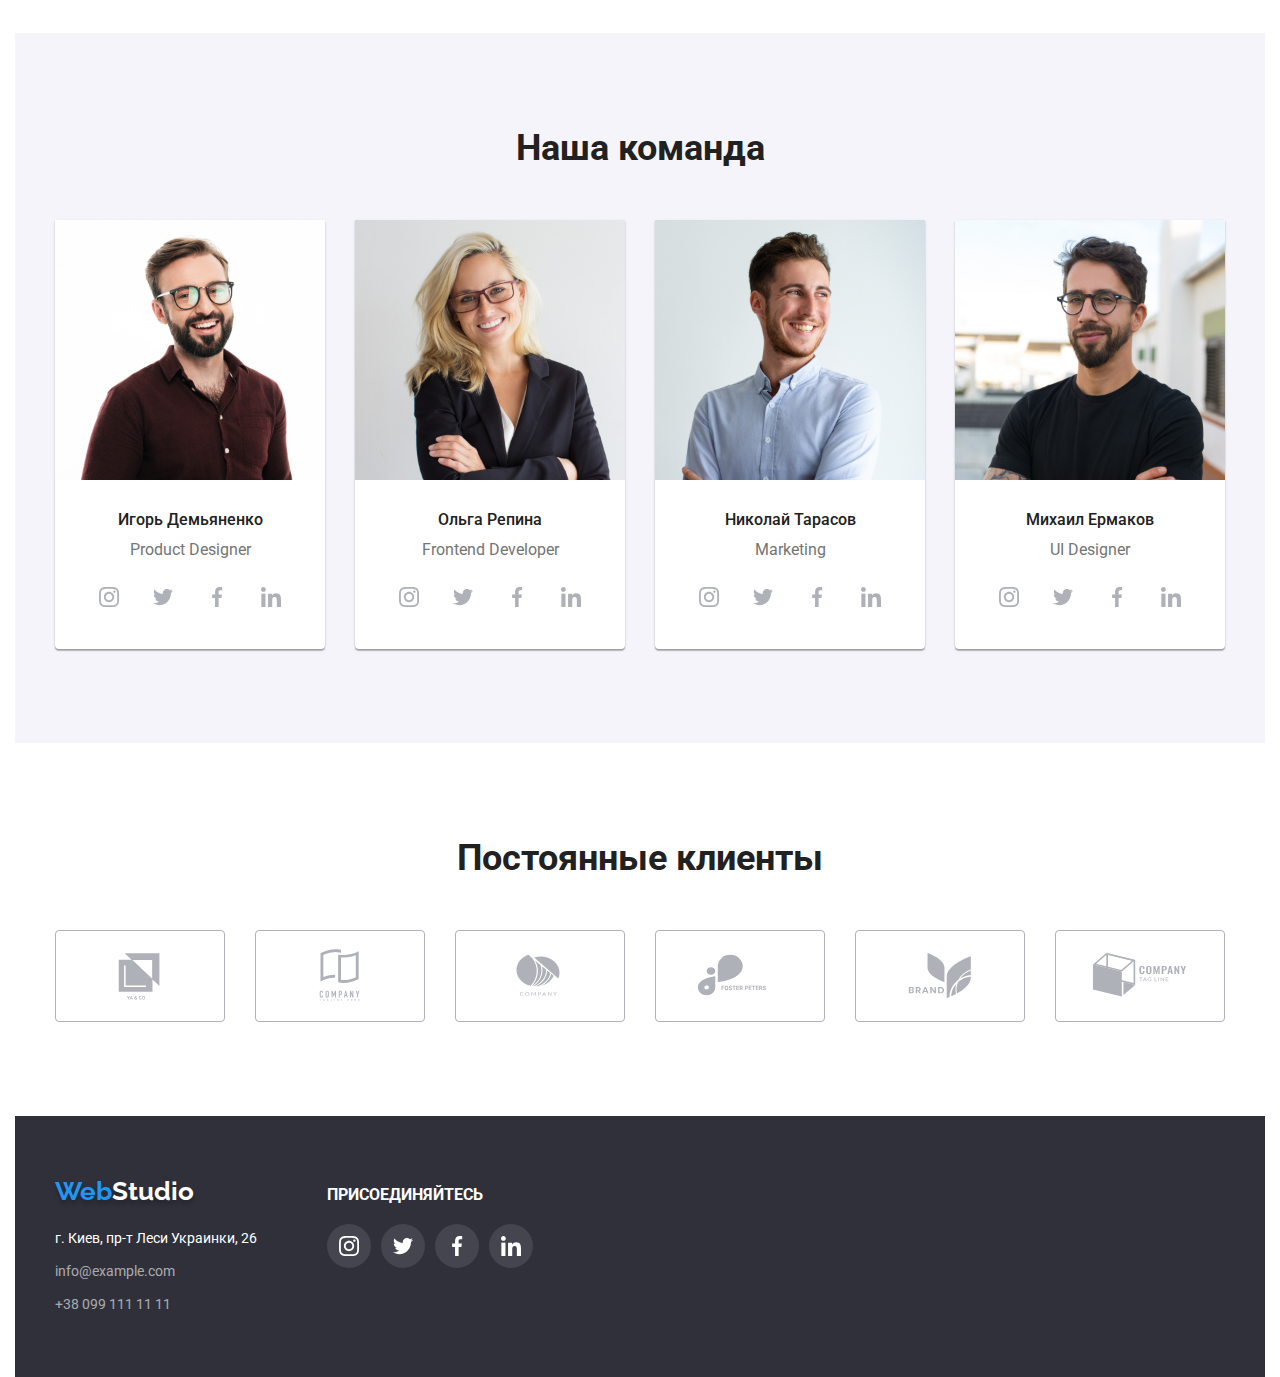
==== commit ac2b81cf: "resubmitting" ====
--- a/index.html
+++ b/index.html
@@ -48,7 +48,7 @@
                             <div class="backdrop is-hidden" data-modal>
                                 <div class="modal-wrapper">
                                     <button class="modal-btn" data-modal-close>
-                                        <svg width="18" height="18">
+                                        <svg class="icon-close">
                                             <use href="./img/Icons/symbol-defs2.svg#closeback"></use>
                                         </svg>
                                     </button>  
@@ -65,7 +65,7 @@
                                 <li class="features-item">
                                     <div class="features-icons">
                                         <svg width="70" height="70">
-                                        <use href="./img/Icons/symbol-defs.svg#antenna"></use>
+                                        <use href="./img/Icons/symbol-defs(astro).svg#antenna"></use>
                                         </svg>
                                     </div>
                                     <h3 class="advantages-title">Внимание к деталям</h3>
@@ -75,7 +75,7 @@
                                 <li class="features-item">
                                     <div class="features-icons">
                                         <svg width="70" height="70">
-                                        <use href="./img/Icons/symbol-defs.svg#clock"></use>
+                                        <use href="./img/Icons/symbol-defs(astro).svg#clock"></use>
                                         </svg>
                                     </div>
                                     <h3 class="advantages-title">Пунктуальность</h3>
@@ -86,7 +86,7 @@
                                 <li class="features-item">
                                     <div class="features-icons">
                                         <svg width="70" height="70">
-                                        <use href="./img/Icons/symbol-defs.svg#diagram"></use>
+                                        <use href="./img/Icons/symbol-defs(astro).svg#diagram"></use>
                                         </svg>
                                     </div>
                                     <h3 class="advantages-title">Планирование</h3>
@@ -97,7 +97,7 @@
                                 <li class="features-item">
                                     <div class="features-icons">
                                         <svg width="70" height="70">
-                                        <use href="./img/Icons/symbol-defs.svg#astronaut"></use>
+                                        <use href="./img/Icons/symbol-defs(astro).svg#astronaut"></use>
                                         </svg>
                                     </div>
                                     <h3 class="advantages-title">Современные технологии</h3>
@@ -108,8 +108,8 @@
                             </ul>
                         </div>
                     </section>
-                    <!--What we do-->
-                    <section class="section">
+                    <!-------------------What we do------------------------>
+                    <section class="what-we-do" >
                         <div class="container">
                             <h2 class="section-title">Чем мы занимаемся</h2>
                             <ul class="boxes">
@@ -119,7 +119,7 @@
                             </ul>
                         </div>
                     </section>
-                    <!--Our team-->
+                    <!---------------Our team----------------------------->
                     <section class="section team">
                         <div class="container">
                             <h2 class="section-title">Наша команда</h2>
--- a/css/styles.css
+++ b/css/styles.css
@@ -12,8 +12,10 @@
   --icons-bg-color: #f5f4fa;
   --social-icon-color: #afb1b8;
   --portfolio-item-shadow: 0px 1px 1px rgba(0, 0, 0, 0.12), 0px 4px 4px rgba(0, 0, 0, 0.06),
-    1px 4px 6px rgba(0, 0, 0, 0.16);
+  1px 4px 6px rgba(0, 0, 0, 0.16);
   --main-effect: 250ms cubic-bezier(0.4, 0, 0.2, 1);
+  --team-n-modal-shadow: 0px 1px 3px rgba(0, 0, 0, 0.12), 0px 1px 1px rgba(0, 0, 0, 0.14),
+  0px 2px 1px rgba(0, 0, 0, 0.2);
 }
 /* Common styles */
 body {
@@ -65,7 +67,7 @@
 .advantages-title {
   text-transform: uppercase;
 }
-/* logo */
+/* -------------------logo------------------------------ */
 .logo {
   color: var(--secondary-text-color);
   font-style: normal;
@@ -113,6 +115,7 @@
   display: block;
   letter-spacing: 0.02em;
   position: relative;
+  transition: color var(--main-effect);
 }
 .site-nav-link.current::after{
   content: "";
@@ -146,18 +149,14 @@
 .site-nav-link:hover,
 .site-nav-link:focus {
   color: var(--accent-color);
-  transition-duration: 250ms;
-  transition-timing-function: cubic-bezier(0.4, 0, 0.2, 1);
 }
 .site-nav-link.current {
   color: var(--accent-color);
 }
-/* header contacts */
+/* ------------------header contacts----------------------------*/
 .header-contact:hover,
 .header-contact:focus {
   color: var(--accent-color);
-  transition-duration: 250ms;
-  transition-timing-function: cubic-bezier(0.4, 0, 0.2, 1);
 }
 .header-contact {
   display: flex;
@@ -169,6 +168,7 @@
   letter-spacing: 0.02em;
   padding-top: 32px;
   padding-bottom: 32px;
+  transition: color var(--main-effect);
 }
 .header-contacts {
   display: flex;
@@ -185,7 +185,7 @@
 fill: currentColor;
 margin-right: 10px;
 }
-/* hero section */
+/* -----------hero section--------------------------------------- */
 .container-fluid {
   min-height: 600px;
   max-width: 1600px;
@@ -207,6 +207,7 @@
   border: none;
   border-radius: 4px;
   cursor: pointer;
+  transition: background-color var(--main-effect), box-shadow var(--main-effect);
 }
 .backdrop{
   position: fixed;
@@ -214,25 +215,33 @@
   left: 0;
   width: 100%;
   height: 100%;
+  opacity: 1;
   background-color: rgba(0, 0, 0, 0.2);
   z-index: 10;
-}
+  visibility: visible;
+  transition: opacity var(--main-effect), visibility var(--main-effect);
+  }
 .backdrop.is-hidden{
   opacity: 0;
   pointer-events: none;
   visibility: hidden;
 }
 .modal-wrapper{
+  opacity: 1;
+  visibility: visible;
   top: 50%;
   left: 50%;
   right: 50%;
-  transform: translate(-50%, -50%);
+  transform: translate(-50%, -50%) scale(1);
   position: absolute;
   width: 528px;
   height: 581px;
   background-color: #ffffff;
   border-radius: 4px;
-  transition: transform 300ms ease-in-out 200ms, opacity 300ms ease-in-out 200ms;
+  transition: transform var(--main-effect), opacity var(--main-effect),
+  visibility var(--main-effect);
+  background-color: var(--third-text-color);
+  box-shadow: var(--team-n-modal-shadow);
 }
 .backdrop.is-hidden .modal-wrapper{
   transform: scale(.4);
@@ -249,18 +258,34 @@
   display: flex;
   align-items: center;
   justify-content: center;
-  top: 10px;
-  right: 10px;
+  top: 8px;
+  right: 8px;
+  height: 30px;
+  width: 30px;
   border-radius: 50%;
   cursor: pointer;
-  background-color: transparent;
   padding: 0;
+  color: #000000;
+  background-color: var(--third-text-color);
+  border: 1px solid rgba(0, 0, 0, 0.1);
+  transition: transform var(--main-effect), border var(--main-effect),
+  background-color var(--main-effect), color var(--main-effect);
+}
+.icon-close {
+  width: 18px;
+  height: 18px;
+  fill: currentColor;
+}
+.modal-btn:hover,
+.modal-btn:focus {
+  background-color: var(--accent-color);
+  color: var(--third-text-color);
+  border: transparent;
+  transform: rotate(180deg);
 }
 .button.primary:hover,
 .button.primary:focus {
   background-color: #188ce8;
-  transition-duration: 250ms;
-  transition-timing-function: cubic-bezier(0.4, 0, 0.2, 1);
 }
 .hero-title {
   color: var(--third-text-color);
@@ -292,6 +317,7 @@
 .advantages {
   margin-top: auto;
   padding-top: 94px;
+  padding-bottom: 94px;
 }
 .features {
   margin-right: 30px;
@@ -328,7 +354,11 @@
   margin-bottom: 30px;
 }
 
-/* what we do */
+/* -----------------what we do----------------------- */
+.what-we-do{
+  padding-top: 0;
+  padding-bottom: 94px;
+}
 .boxes {
   display: flex;
   margin-top: 50px;
@@ -340,7 +370,7 @@
   width: 370px;
   height: 294px;
 }
-.boxes-title{
+.boxes-title {
   position: absolute;
   left: 0;
   bottom: 0;
@@ -354,7 +384,6 @@
   color: var(--third-text-color);
   background-color: rgba(47, 48, 58, 0.8);
 }
-}
 .box::after{
   position: absolute;
   bottom: 0;
@@ -449,6 +478,7 @@
   align-items: center;
   justify-content: center;
   color: var(--social-icon-color);
+  transition: background-color var(--main-effect), color var(--main-effect);
 }
 .team-icon {
   fill: currentColor;
@@ -457,10 +487,8 @@
 .team-icon-link:focus {
   background-color: var(--accent-color);
   color: var(--third-text-color);
-  transition-duration: 250ms;
-  transition-timing-function: cubic-bezier(0.4, 0, 0.2, 1);
-}
-/* Section Clients */
+}
+/* ----------------------Section Clients---------------- */
 .section.clients {
   background-color: var(--third-text-color);
 }
@@ -488,6 +516,7 @@
   border: var(--clients-border);
   border-radius: 4px;
   color: var(--social-icon-color);
+  transition: border-color var(--main-effect), color var(--main-effect);
 }
 
 .icon-clients {
@@ -498,10 +527,8 @@
 .clients-link:focus {
   border-color: var(--accent-color);
   color: var(--accent-color);
-  transition-duration: 250ms;
-  transition-timing-function: cubic-bezier(0.4, 0, 0.2, 1);
-}
-/* footer */
+}
+/* -------------------------------------footer------------------------------ */
 address {
   font-style: normal;
   margin-top: 20px;
@@ -528,12 +555,11 @@
   line-height: 1.7;
   font-weight: 400;
   margin-bottom: 9px;
+  transition: color var(--main-effect);
 }
 .footer-address-map:hover,
 .footer-address-map:focus {
   color: var(--accent-color);
-  transition-duration: 250ms;
-  transition-timing-function: cubic-bezier(0.4, 0, 0.2, 1);
 }
 .footer-address {
   color: rgba(255, 255, 255, 0.6);
@@ -545,8 +571,6 @@
 .footer-address:hover,
 .footer-address:focus {
   color: var(--accent-color);
-  transition-duration: 250ms;
-  transition-timing-function: cubic-bezier(0.4, 0, 0.2, 1);
 }
 .container.footer {
   display: flex;
@@ -572,7 +596,7 @@
 .footer-contacts {
   margin: 0;
 }
-/* footer socials */
+/* -------------------------------footer socials------------------------- */
 .footer-center {
   display: block;
 }
@@ -601,6 +625,7 @@
   align-items: center;
   justify-content: center;
   color: var(--third-text-color);
+  transition: color var(--main-effect);
 }
 .footer-icons-list {
   display: flex;
@@ -615,11 +640,9 @@
 .footer-icon-link:hover,
 .footer-icon-link:focus {
   background-color: var(--accent-color);
-  transition-duration: 250ms;
-  transition-timing-function: cubic-bezier(0.4, 0, 0.2, 1);
-}
-/* PORTFOLIO.HTML STYLES */
-/* filters */
+}
+/* ----------------------PORTFOLIO.HTML STYLES---------------------*/
+/* ----------------------filters---------------------------------- */
 .button-secondary {
   color: var(--secondary-text-color);
   background-color: #f5f4fa;
@@ -632,6 +655,8 @@
   border-radius: 4px;
   text-align: center;
   padding: 6px 22px;
+  transition: box-shadow var(--main-effect), color var(--main-effect),
+  background-color var(--main-effect);
 }
 .button-sec {
   margin-right: 8px;
@@ -644,10 +669,8 @@
   background-color: var(--accent-color);
   color: var(--third-text-color);
   box-shadow: 0px 4px 4px rgba(0, 0, 0, 0.25);
-  transition-duration: 250ms;
-  transition-timing-function: cubic-bezier(0.4, 0, 0.2, 1);
-}
-/* products */
+}
+/* ---------------------------------products------------------------------ */
 .product-img {
   display: block;
 }
@@ -665,7 +688,7 @@
   font-weight: 400;
   margin: 0;
 }
-/* container portfolio */
+/* -----------------------------container portfolio------------------------- */
 .section {
   padding: 94px 0;
 }
@@ -723,9 +746,8 @@
 .portfolio-link:hover,
 .portfolio-link:focus {
   box-shadow: var(--portfolio-item-shadow);
-  transition-duration: 250ms;
-  transition-timing-function: cubic-bezier(0.4, 0, 0.2, 1);
 }
 .portfolio-link {
   display: block;
+  transition: box-shadow var(--main-effect);
 }